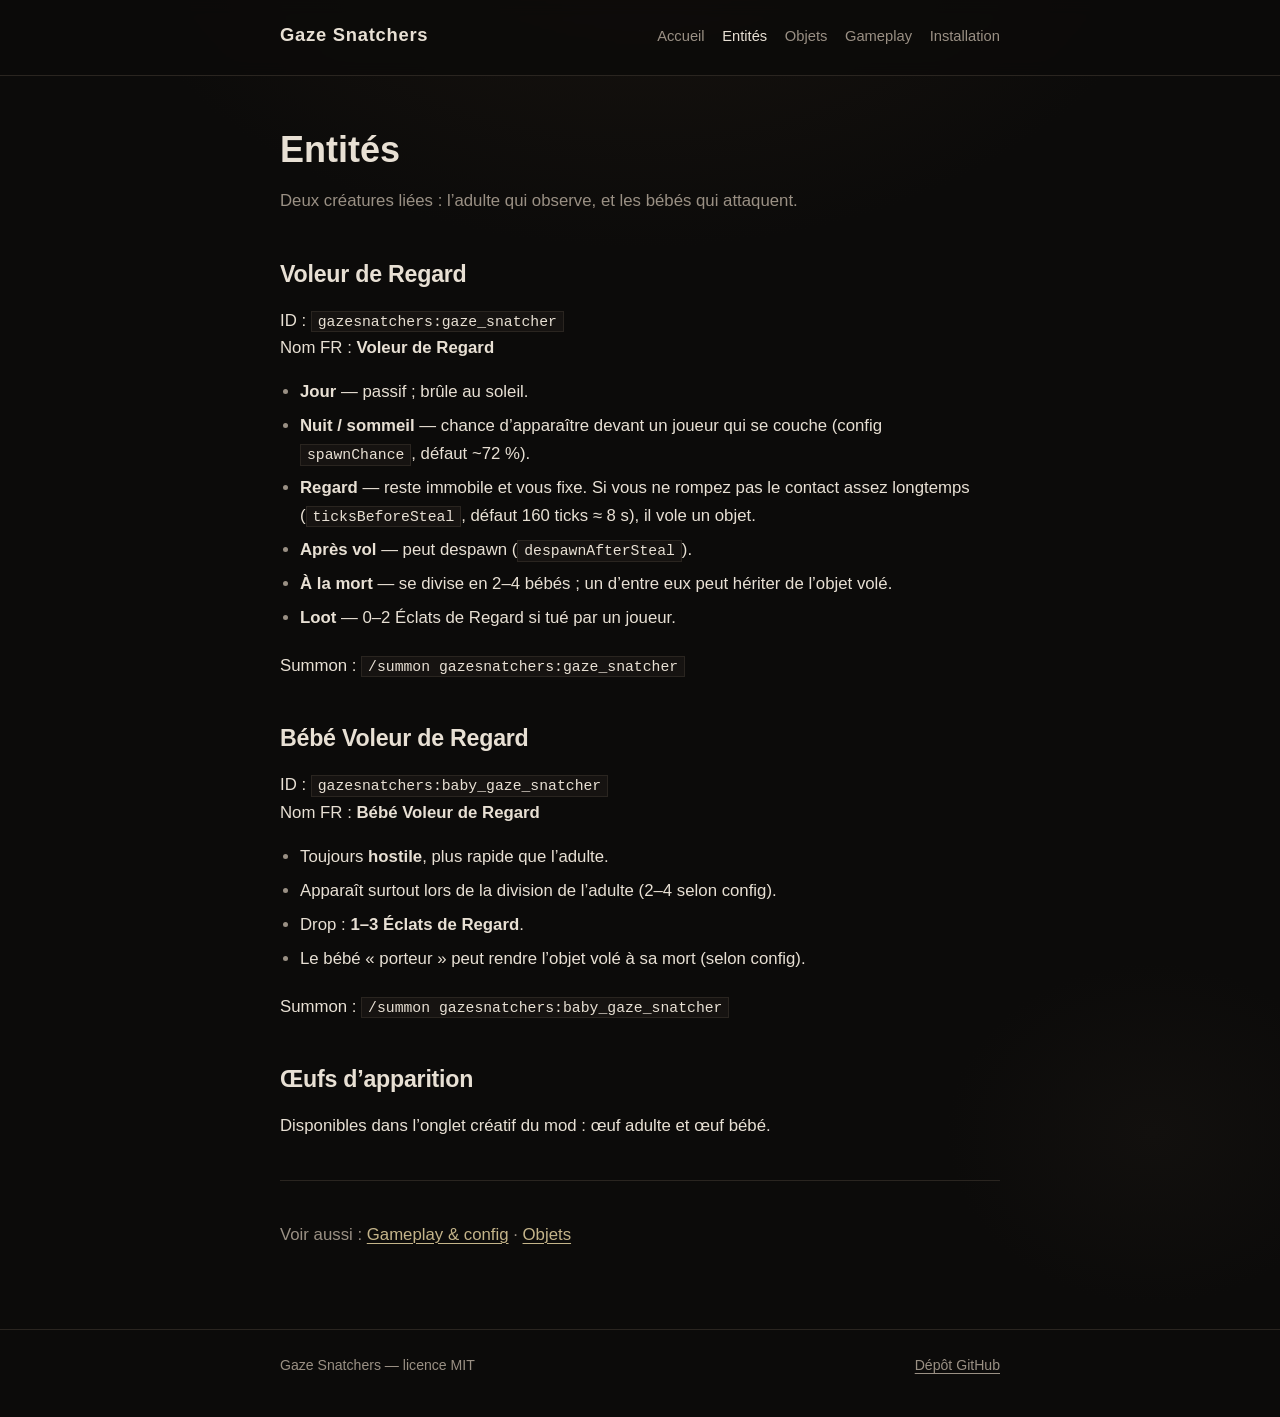
==== wiki/entities.html @ c6703c4c "Deploy wiki via GitHub Actions from wiki/ folder. Co-authored-by: Cursor <cursoragent@cursor.com>" ====
<!DOCTYPE html>
<html lang="fr">
<head>
  <meta charset="utf-8">
  <meta name="viewport" content="width=device-width, initial-scale=1">
  <title>Entités — Gaze Snatchers</title>
  <meta name="description" content="Voleur de Regard et Bébé Voleur de Regard : comportement, spawn et loot.">
  <link rel="stylesheet" href="assets/style.css">
</head>
<body>
  <header class="site-header">
    <div class="wrap">
      <a class="brand" href="index.html">Gaze Snatchers</a>
      <nav>
        <ul class="nav">
          <li><a href="index.html">Accueil</a></li>
          <li><a href="entities.html" aria-current="page">Entités</a></li>
          <li><a href="items.html">Objets</a></li>
          <li><a href="gameplay.html">Gameplay</a></li>
          <li><a href="install.html">Installation</a></li>
        </ul>
      </nav>
    </div>
  </header>

  <main class="wrap" style="padding-top: 2.75rem;">
    <h1 style="font-size: clamp(1.75rem, 4vw, 2.25rem); margin: 0 0 0.5rem;">Entités</h1>
    <p class="muted">Deux créatures liées : l’adulte qui observe, et les bébés qui attaquent.</p>

    <h2>Voleur de Regard</h2>
    <p>
      ID : <code>gazesnatchers:gaze_snatcher</code><br>
      Nom FR : <strong>Voleur de Regard</strong>
    </p>
    <ul>
      <li><strong>Jour</strong> — passif ; brûle au soleil.</li>
      <li><strong>Nuit / sommeil</strong> — chance d’apparaître devant un joueur qui se couche (config <code>spawnChance</code>, défaut ~72&nbsp;%).</li>
      <li><strong>Regard</strong> — reste immobile et vous fixe. Si vous ne rompez pas le contact assez longtemps (<code>ticksBeforeSteal</code>, défaut 160 ticks ≈ 8&nbsp;s), il vole un objet.</li>
      <li><strong>Après vol</strong> — peut despawn (<code>despawnAfterSteal</code>).</li>
      <li><strong>À la mort</strong> — se divise en 2–4 bébés ; un d’entre eux peut hériter de l’objet volé.</li>
      <li><strong>Loot</strong> — 0–2 Éclats de Regard si tué par un joueur.</li>
    </ul>
    <p>Summon : <code>/summon gazesnatchers:gaze_snatcher</code></p>

    <h2>Bébé Voleur de Regard</h2>
    <p>
      ID : <code>gazesnatchers:baby_gaze_snatcher</code><br>
      Nom FR : <strong>Bébé Voleur de Regard</strong>
    </p>
    <ul>
      <li>Toujours <strong>hostile</strong>, plus rapide que l’adulte.</li>
      <li>Apparaît surtout lors de la division de l’adulte (2–4 selon config).</li>
      <li>Drop : <strong>1–3 Éclats de Regard</strong>.</li>
      <li>Le bébé « porteur » peut rendre l’objet volé à sa mort (selon config).</li>
    </ul>
    <p>Summon : <code>/summon gazesnatchers:baby_gaze_snatcher</code></p>

    <h2>Œufs d’apparition</h2>
    <p>
      Disponibles dans l’onglet créatif du mod :
      œuf adulte et œuf bébé.
    </p>

    <hr>
    <p class="muted">Voir aussi : <a href="gameplay.html">Gameplay &amp; config</a> · <a href="items.html">Objets</a></p>
  </main>

  <footer class="site-footer">
    <div class="wrap">
      <span>Gaze Snatchers — licence MIT</span>
      <a href="https://github.com/Jason54jg/Gaze-Snatchers">Dépôt GitHub</a>
    </div>
  </footer>
</body>
</html>
---- wiki/assets/style.css ----
:root {
  --bg: #0c0b0a;
  --bg-elevated: #161311;
  --ink: #e8e0d4;
  --muted: #9a9084;
  --line: #2a2520;
  --accent: #c4b48a;
  --danger: #a85a4a;
  --ok: #7a9a6a;
  --font-display: "Segoe UI", "Helvetica Neue", sans-serif;
  --font-body: "Segoe UI", "Helvetica Neue", sans-serif;
  --max: 720px;
}

*,
*::before,
*::after {
  box-sizing: border-box;
}

html {
  scroll-behavior: smooth;
}

body {
  margin: 0;
  min-height: 100vh;
  font-family: var(--font-body);
  font-size: 1.05rem;
  line-height: 1.65;
  color: var(--ink);
  background:
    radial-gradient(ellipse 80% 50% at 50% -10%, #1a1510 0%, transparent 55%),
    radial-gradient(ellipse 40% 30% at 90% 80%, #12100e 0%, transparent 40%),
    var(--bg);
}

a {
  color: var(--accent);
  text-decoration-thickness: 1px;
  text-underline-offset: 3px;
}

a:hover {
  color: #e8dcb0;
}

.wrap {
  width: min(100% - 2rem, var(--max));
  margin-inline: auto;
}

/* —— Header —— */
.site-header {
  border-bottom: 1px solid var(--line);
  padding: 1.25rem 0;
  background: rgba(12, 11, 10, 0.85);
  backdrop-filter: blur(8px);
  position: sticky;
  top: 0;
  z-index: 10;
}

.site-header .wrap {
  display: flex;
  flex-wrap: wrap;
  align-items: baseline;
  justify-content: space-between;
  gap: 0.75rem 1.5rem;
}

.brand {
  font-family: var(--font-display);
  font-weight: 700;
  font-size: 1.15rem;
  letter-spacing: 0.04em;
  color: var(--ink);
  text-decoration: none;
}

.brand:hover {
  color: var(--accent);
}

.nav {
  display: flex;
  flex-wrap: wrap;
  gap: 0.35rem 1.1rem;
  list-style: none;
  margin: 0;
  padding: 0;
  font-size: 0.92rem;
}

.nav a {
  color: var(--muted);
  text-decoration: none;
}

.nav a:hover,
.nav a[aria-current="page"] {
  color: var(--ink);
}

/* —— Hero —— */
.hero {
  padding: 4rem 0 3rem;
  border-bottom: 1px solid var(--line);
}

.hero h1 {
  margin: 0 0 0.75rem;
  font-family: var(--font-display);
  font-size: clamp(2rem, 5vw, 2.75rem);
  font-weight: 700;
  letter-spacing: -0.02em;
  line-height: 1.15;
}

.hero .lead {
  margin: 0 0 1.75rem;
  color: var(--muted);
  font-size: 1.15rem;
  max-width: 36em;
}

.cta-row {
  display: flex;
  flex-wrap: wrap;
  gap: 0.75rem;
}

.btn {
  display: inline-block;
  padding: 0.65rem 1.15rem;
  border: 1px solid var(--line);
  background: var(--bg-elevated);
  color: var(--ink);
  text-decoration: none;
  font-size: 0.95rem;
  transition: border-color 0.15s, background 0.15s;
}

.btn:hover {
  border-color: var(--accent);
  color: var(--ink);
  background: #1e1a16;
}

.btn-primary {
  background: var(--accent);
  border-color: var(--accent);
  color: #12100c;
  font-weight: 600;
}

.btn-primary:hover {
  background: #e8dcb0;
  border-color: #e8dcb0;
  color: #12100c;
}

/* —— Content —— */
main {
  padding: 2.5rem 0 4rem;
}

h2 {
  margin: 2.5rem 0 0.85rem;
  font-family: var(--font-display);
  font-size: 1.45rem;
  font-weight: 650;
  letter-spacing: -0.01em;
}

h2:first-child {
  margin-top: 0;
}

h3 {
  margin: 1.75rem 0 0.5rem;
  font-size: 1.1rem;
  font-weight: 600;
  color: var(--accent);
}

p {
  margin: 0 0 1rem;
}

.muted {
  color: var(--muted);
}

ul,
ol {
  margin: 0 0 1.25rem;
  padding-left: 1.25rem;
}

li {
  margin-bottom: 0.4rem;
}

li::marker {
  color: var(--muted);
}

hr {
  border: none;
  border-top: 1px solid var(--line);
  margin: 2.5rem 0;
}

/* —— Feature list —— */
.features {
  display: grid;
  gap: 1.25rem;
  margin: 1.5rem 0 2rem;
}

.feature {
  padding: 1.15rem 0;
  border-top: 1px solid var(--line);
}

.feature:last-child {
  border-bottom: 1px solid var(--line);
}

.feature h3 {
  margin: 0 0 0.35rem;
  color: var(--ink);
}

.feature p {
  margin: 0;
  color: var(--muted);
  font-size: 0.98rem;
}

/* —— Tables —— */
.table-wrap {
  overflow-x: auto;
  margin: 1rem 0 1.5rem;
}

table {
  width: 100%;
  border-collapse: collapse;
  font-size: 0.92rem;
}

th,
td {
  text-align: left;
  padding: 0.65rem 0.75rem;
  border-bottom: 1px solid var(--line);
  vertical-align: top;
}

th {
  color: var(--muted);
  font-weight: 600;
  font-size: 0.8rem;
  text-transform: uppercase;
  letter-spacing: 0.05em;
}

code,
kbd {
  font-family: ui-monospace, "Cascadia Code", Consolas, monospace;
  font-size: 0.88em;
  background: var(--bg-elevated);
  padding: 0.12em 0.4em;
  border: 1px solid var(--line);
}

pre {
  margin: 1rem 0 1.5rem;
  padding: 1rem 1.1rem;
  overflow-x: auto;
  background: var(--bg-elevated);
  border: 1px solid var(--line);
  font-size: 0.88rem;
  line-height: 1.5;
}

pre code {
  background: none;
  border: none;
  padding: 0;
}

/* —— Craft —— */
.craft {
  display: grid;
  grid-template-columns: auto 1fr;
  gap: 1rem 1.5rem;
  align-items: start;
  margin: 1rem 0 1.75rem;
  padding: 1.15rem;
  background: var(--bg-elevated);
  border: 1px solid var(--line);
}

.craft-grid {
  display: grid;
  grid-template-columns: repeat(3, 2.4rem);
  grid-template-rows: repeat(3, 2.4rem);
  gap: 3px;
}

.slot {
  display: flex;
  align-items: center;
  justify-content: center;
  background: #0a0908;
  border: 1px solid #3a342c;
  font-size: 0.65rem;
  color: var(--muted);
  text-align: center;
  line-height: 1.1;
  padding: 2px;
}

.slot.filled {
  color: var(--accent);
  border-color: #5a5040;
}

.craft-meta h3 {
  margin: 0 0 0.4rem;
}

.craft-meta p {
  margin: 0;
  font-size: 0.92rem;
  color: var(--muted);
}

.tag {
  display: inline-block;
  margin-top: 0.5rem;
  font-size: 0.75rem;
  color: var(--muted);
  border: 1px solid var(--line);
  padding: 0.15rem 0.45rem;
}

/* —— Footer —— */
.site-footer {
  border-top: 1px solid var(--line);
  padding: 1.5rem 0 2.5rem;
  color: var(--muted);
  font-size: 0.88rem;
}

.site-footer .wrap {
  display: flex;
  flex-wrap: wrap;
  justify-content: space-between;
  gap: 0.75rem;
}

.site-footer a {
  color: var(--muted);
}

.site-footer a:hover {
  color: var(--accent);
}

@media (max-width: 520px) {
  .craft {
    grid-template-columns: 1fr;
  }
}
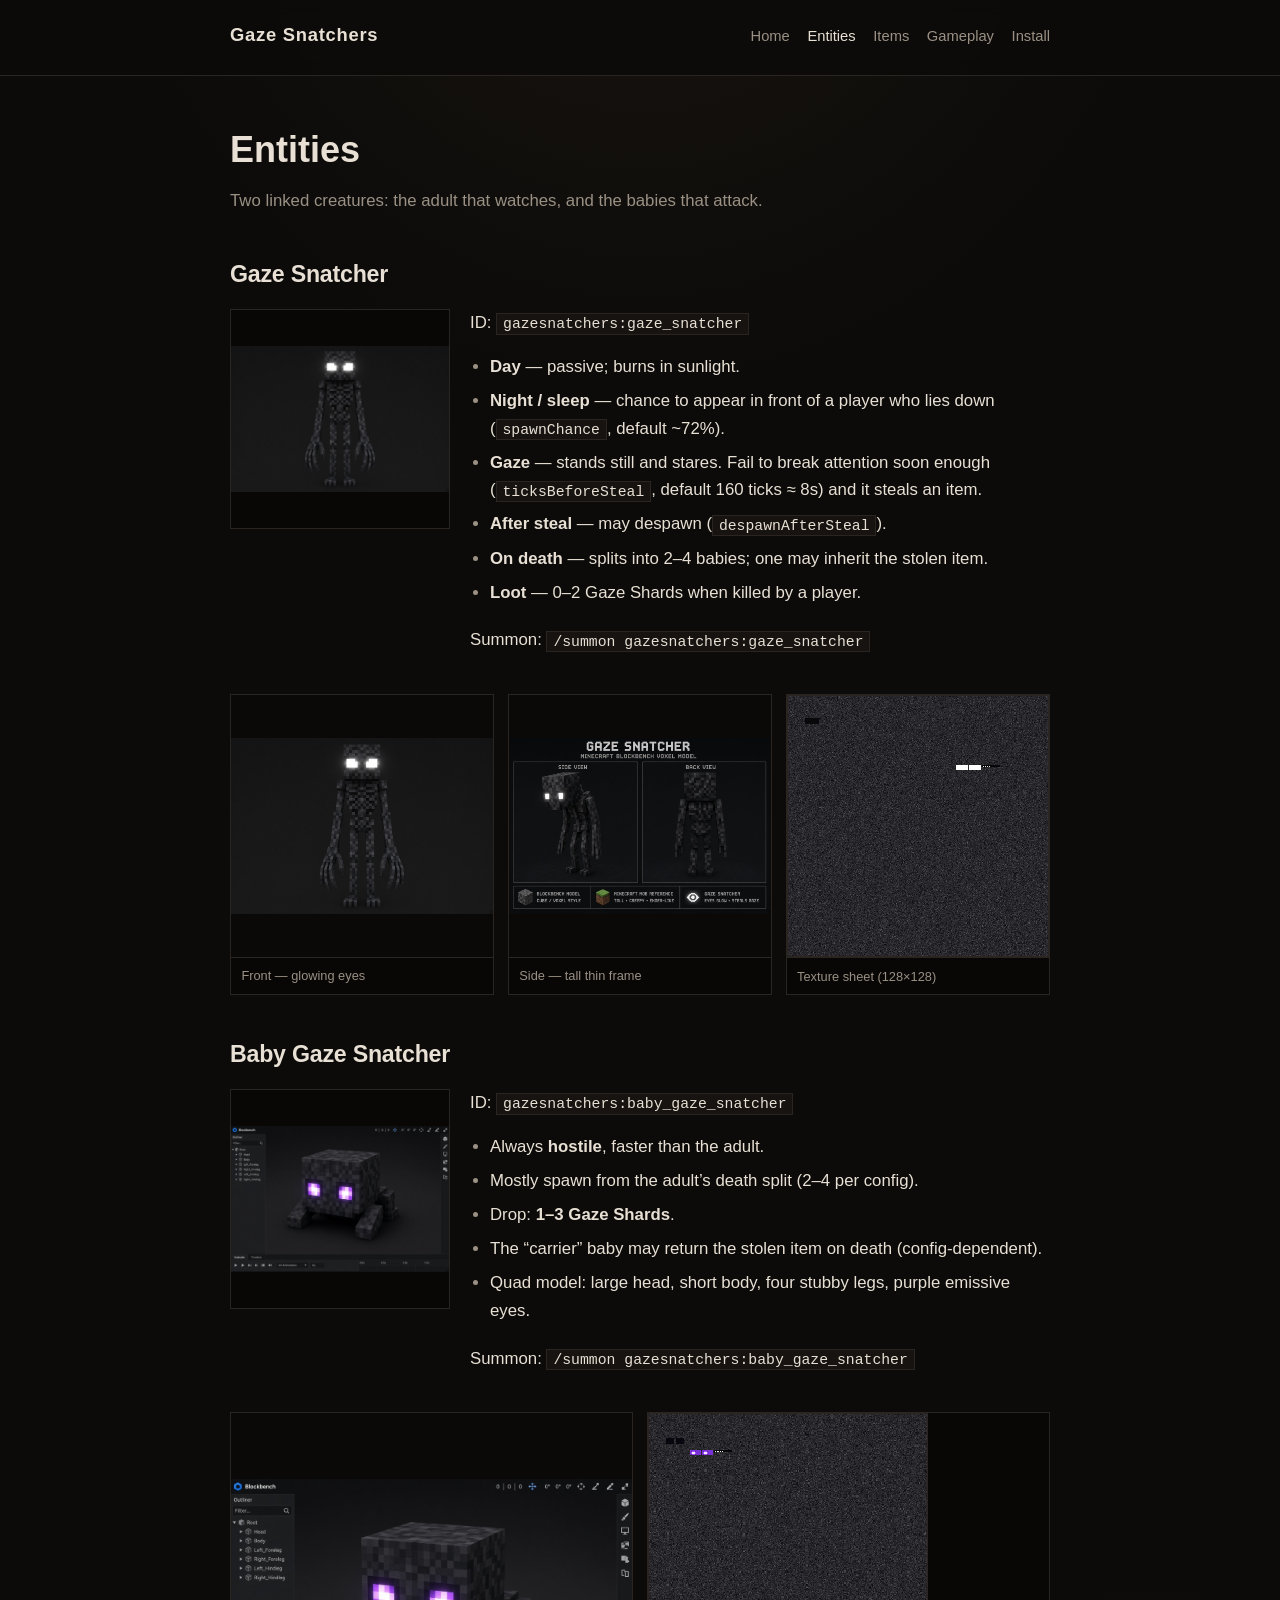
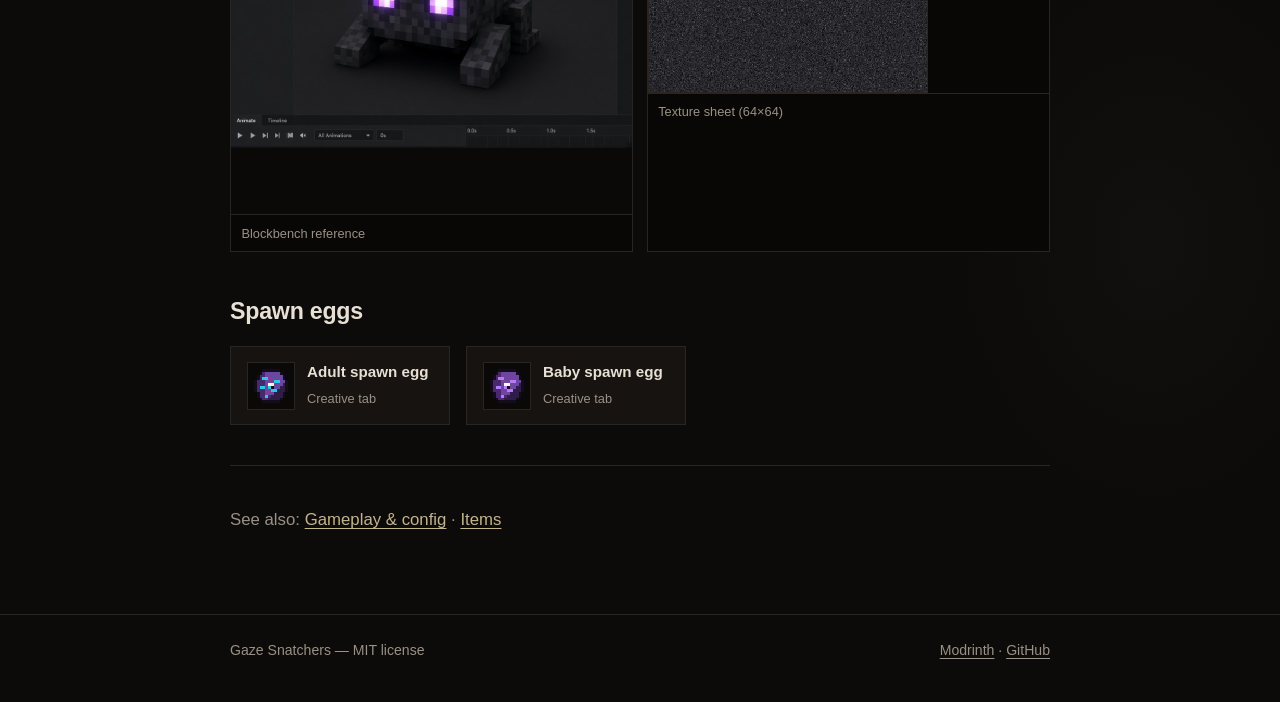
==== commit 1fc2c5b5: "feat: update GeckoLib integration and enhance entity animations - Added support for GeckoLib in buil" ====
--- a/wiki/entities.html
+++ b/wiki/entities.html
@@ -1,10 +1,11 @@
 <!DOCTYPE html>
-<html lang="fr">
+<html lang="en">
 <head>
   <meta charset="utf-8">
   <meta name="viewport" content="width=device-width, initial-scale=1">
-  <title>Entités — Gaze Snatchers</title>
-  <meta name="description" content="Voleur de Regard et Bébé Voleur de Regard : comportement, spawn et loot.">
+  <title>Entities — Gaze Snatchers</title>
+  <meta name="description" content="Gaze Snatcher and Baby Gaze Snatcher: models, behavior, spawn, and loot.">
+  <link rel="icon" href="assets/icon.png" type="image/png">
   <link rel="stylesheet" href="assets/style.css">
 </head>
 <body>
@@ -13,62 +14,113 @@
       <a class="brand" href="index.html">Gaze Snatchers</a>
       <nav>
         <ul class="nav">
-          <li><a href="index.html">Accueil</a></li>
-          <li><a href="entities.html" aria-current="page">Entités</a></li>
-          <li><a href="items.html">Objets</a></li>
+          <li><a href="index.html">Home</a></li>
+          <li><a href="entities.html" aria-current="page">Entities</a></li>
+          <li><a href="items.html">Items</a></li>
           <li><a href="gameplay.html">Gameplay</a></li>
-          <li><a href="install.html">Installation</a></li>
+          <li><a href="install.html">Install</a></li>
         </ul>
       </nav>
     </div>
   </header>
 
   <main class="wrap" style="padding-top: 2.75rem;">
-    <h1 style="font-size: clamp(1.75rem, 4vw, 2.25rem); margin: 0 0 0.5rem;">Entités</h1>
-    <p class="muted">Deux créatures liées : l’adulte qui observe, et les bébés qui attaquent.</p>
+    <h1 style="font-size: clamp(1.75rem, 4vw, 2.25rem); margin: 0 0 0.5rem;">Entities</h1>
+    <p class="muted">Two linked creatures: the adult that watches, and the babies that attack.</p>
 
-    <h2>Voleur de Regard</h2>
-    <p>
-      ID : <code>gazesnatchers:gaze_snatcher</code><br>
-      Nom FR : <strong>Voleur de Regard</strong>
-    </p>
-    <ul>
-      <li><strong>Jour</strong> — passif ; brûle au soleil.</li>
-      <li><strong>Nuit / sommeil</strong> — chance d’apparaître devant un joueur qui se couche (config <code>spawnChance</code>, défaut ~72&nbsp;%).</li>
-      <li><strong>Regard</strong> — reste immobile et vous fixe. Si vous ne rompez pas le contact assez longtemps (<code>ticksBeforeSteal</code>, défaut 160 ticks ≈ 8&nbsp;s), il vole un objet.</li>
-      <li><strong>Après vol</strong> — peut despawn (<code>despawnAfterSteal</code>).</li>
-      <li><strong>À la mort</strong> — se divise en 2–4 bébés ; un d’entre eux peut hériter de l’objet volé.</li>
-      <li><strong>Loot</strong> — 0–2 Éclats de Regard si tué par un joueur.</li>
-    </ul>
-    <p>Summon : <code>/summon gazesnatchers:gaze_snatcher</code></p>
+    <h2>Gaze Snatcher</h2>
+    <div class="entity-head">
+      <figure class="entity-portrait">
+        <img src="assets/models/gaze_snatcher_ref_front.jpg" alt="Gaze Snatcher front render">
+      </figure>
+      <div>
+        <p>
+          ID: <code>gazesnatchers:gaze_snatcher</code>
+        </p>
+        <ul>
+          <li><strong>Day</strong> — passive; burns in sunlight.</li>
+          <li><strong>Night / sleep</strong> — chance to appear in front of a player who lies down (<code>spawnChance</code>, default ~72%).</li>
+          <li><strong>Gaze</strong> — stands still and stares. Fail to break attention soon enough (<code>ticksBeforeSteal</code>, default 160 ticks ≈ 8s) and it steals an item.</li>
+          <li><strong>After steal</strong> — may despawn (<code>despawnAfterSteal</code>).</li>
+          <li><strong>On death</strong> — splits into 2–4 babies; one may inherit the stolen item.</li>
+          <li><strong>Loot</strong> — 0–2 Gaze Shards when killed by a player.</li>
+        </ul>
+        <p>Summon: <code>/summon gazesnatchers:gaze_snatcher</code></p>
+      </div>
+    </div>
 
-    <h2>Bébé Voleur de Regard</h2>
-    <p>
-      ID : <code>gazesnatchers:baby_gaze_snatcher</code><br>
-      Nom FR : <strong>Bébé Voleur de Regard</strong>
-    </p>
-    <ul>
-      <li>Toujours <strong>hostile</strong>, plus rapide que l’adulte.</li>
-      <li>Apparaît surtout lors de la division de l’adulte (2–4 selon config).</li>
-      <li>Drop : <strong>1–3 Éclats de Regard</strong>.</li>
-      <li>Le bébé « porteur » peut rendre l’objet volé à sa mort (selon config).</li>
-    </ul>
-    <p>Summon : <code>/summon gazesnatchers:baby_gaze_snatcher</code></p>
+    <div class="gallery">
+      <figure>
+        <img src="assets/models/gaze_snatcher_ref_front.jpg" alt="Adult front view">
+        <figcaption>Front — glowing eyes</figcaption>
+      </figure>
+      <figure>
+        <img src="assets/models/gaze_snatcher_ref_side.jpg" alt="Adult side view">
+        <figcaption>Side — tall thin frame</figcaption>
+      </figure>
+      <figure>
+        <img class="skin-sheet" src="assets/models/gaze_snatcher_skin.png" alt="Adult texture sheet" style="aspect-ratio: auto; width: 100%;">
+        <figcaption>Texture sheet (128×128)</figcaption>
+      </figure>
+    </div>
 
-    <h2>Œufs d’apparition</h2>
-    <p>
-      Disponibles dans l’onglet créatif du mod :
-      œuf adulte et œuf bébé.
-    </p>
+    <h2>Baby Gaze Snatcher</h2>
+    <div class="entity-head">
+      <figure class="entity-portrait">
+        <img src="assets/models/baby_gaze_snatcher_ref_blockbench.jpg" alt="Baby Gaze Snatcher Blockbench model">
+      </figure>
+      <div>
+        <p>
+          ID: <code>gazesnatchers:baby_gaze_snatcher</code>
+        </p>
+        <ul>
+          <li>Always <strong>hostile</strong>, faster than the adult.</li>
+          <li>Mostly spawn from the adult’s death split (2–4 per config).</li>
+          <li>Drop: <strong>1–3 Gaze Shards</strong>.</li>
+          <li>The “carrier” baby may return the stolen item on death (config-dependent).</li>
+          <li>Quad model: large head, short body, four stubby legs, purple emissive eyes.</li>
+        </ul>
+        <p>Summon: <code>/summon gazesnatchers:baby_gaze_snatcher</code></p>
+      </div>
+    </div>
+
+    <div class="gallery">
+      <figure>
+        <img src="assets/models/baby_gaze_snatcher_ref_blockbench.jpg" alt="Baby model reference">
+        <figcaption>Blockbench reference</figcaption>
+      </figure>
+      <figure>
+        <img class="skin-sheet" src="assets/models/baby_gaze_snatcher_skin.png" alt="Baby texture sheet" style="aspect-ratio: auto; width: 100%;">
+        <figcaption>Texture sheet (64×64)</figcaption>
+      </figure>
+    </div>
+
+    <h2>Spawn eggs</h2>
+    <div class="item-row">
+      <div class="item-card">
+        <img src="assets/items/gaze_snatcher_spawn_egg.png" alt="">
+        <div>
+          <strong>Adult spawn egg</strong>
+          <span>Creative tab</span>
+        </div>
+      </div>
+      <div class="item-card">
+        <img src="assets/items/baby_gaze_snatcher_spawn_egg.png" alt="">
+        <div>
+          <strong>Baby spawn egg</strong>
+          <span>Creative tab</span>
+        </div>
+      </div>
+    </div>
 
     <hr>
-    <p class="muted">Voir aussi : <a href="gameplay.html">Gameplay &amp; config</a> · <a href="items.html">Objets</a></p>
+    <p class="muted">See also: <a href="gameplay.html">Gameplay &amp; config</a> · <a href="items.html">Items</a></p>
   </main>
 
   <footer class="site-footer">
     <div class="wrap">
-      <span>Gaze Snatchers — licence MIT</span>
-      <a href="https://github.com/Jason54jg/Gaze-Snatchers">Dépôt GitHub</a>
+      <span>Gaze Snatchers — MIT license</span>
+      <span><a href="https://modrinth.com/project/gaze-snatcher">Modrinth</a> · <a href="https://github.com/Jason54jg/Gaze-Snatchers">GitHub</a></span>
     </div>
   </footer>
 </body>
--- a/wiki/assets/style.css
+++ b/wiki/assets/style.css
@@ -9,7 +9,7 @@
   --ok: #7a9a6a;
   --font-display: "Segoe UI", "Helvetica Neue", sans-serif;
   --font-body: "Segoe UI", "Helvetica Neue", sans-serif;
-  --max: 720px;
+  --max: 820px;
 }
 
 *,
@@ -292,12 +292,124 @@
   padding: 0;
 }
 
+/* —— Models / galleries —— */
+.gallery {
+  display: grid;
+  grid-template-columns: repeat(auto-fit, minmax(200px, 1fr));
+  gap: 0.85rem;
+  margin: 1rem 0 1.5rem;
+}
+
+.gallery figure {
+  margin: 0;
+  background: #080706;
+  border: 1px solid var(--line);
+  overflow: hidden;
+}
+
+.gallery img {
+  display: block;
+  width: 100%;
+  height: auto;
+  aspect-ratio: 1;
+  object-fit: contain;
+  background: #0a0908;
+}
+
+.gallery figcaption {
+  padding: 0.45rem 0.65rem;
+  font-size: 0.8rem;
+  color: var(--muted);
+  border-top: 1px solid var(--line);
+}
+
+.entity-head {
+  display: grid;
+  grid-template-columns: minmax(140px, 220px) 1fr;
+  gap: 1.25rem;
+  align-items: start;
+  margin: 1rem 0 1.5rem;
+}
+
+.entity-portrait {
+  margin: 0;
+  background: #080706;
+  border: 1px solid var(--line);
+}
+
+.entity-portrait img {
+  display: block;
+  width: 100%;
+  height: auto;
+  aspect-ratio: 1;
+  object-fit: contain;
+}
+
+.skin-sheet {
+  max-width: 280px;
+  border: 1px solid var(--line);
+  background: #080706;
+  image-rendering: pixelated;
+}
+
+.item-row {
+  display: flex;
+  flex-wrap: wrap;
+  gap: 1rem;
+  margin: 1rem 0 1.5rem;
+}
+
+.item-card {
+  display: flex;
+  align-items: center;
+  gap: 0.75rem;
+  padding: 0.75rem 1rem;
+  background: var(--bg-elevated);
+  border: 1px solid var(--line);
+  min-width: min(100%, 220px);
+}
+
+.item-card img,
+.item-icon {
+  width: 48px;
+  height: 48px;
+  image-rendering: pixelated;
+  flex-shrink: 0;
+  background: #0a0908;
+  border: 1px solid var(--line);
+}
+
+.item-card strong {
+  display: block;
+  font-size: 0.95rem;
+}
+
+.item-card span {
+  font-size: 0.8rem;
+  color: var(--muted);
+}
+
+.hero-visual {
+  margin: 0 0 1.75rem;
+  border: 1px solid var(--line);
+  background: #080706;
+  overflow: hidden;
+}
+
+.hero-visual img {
+  display: block;
+  width: 100%;
+  max-height: 320px;
+  object-fit: contain;
+  object-position: center;
+}
+
 /* —— Craft —— */
 .craft {
   display: grid;
-  grid-template-columns: auto 1fr;
-  gap: 1rem 1.5rem;
-  align-items: start;
+  grid-template-columns: auto auto 1fr;
+  gap: 0.85rem 1.1rem;
+  align-items: center;
   margin: 1rem 0 1.75rem;
   padding: 1.15rem;
   background: var(--bg-elevated);
@@ -306,9 +418,36 @@
 
 .craft-grid {
   display: grid;
-  grid-template-columns: repeat(3, 2.4rem);
-  grid-template-rows: repeat(3, 2.4rem);
+  grid-template-columns: repeat(3, 2.75rem);
+  grid-template-rows: repeat(3, 2.75rem);
   gap: 3px;
+  background: #1a1612;
+  padding: 4px;
+  border: 2px solid #3a342c;
+}
+
+.craft-arrow {
+  color: var(--muted);
+  font-size: 1.4rem;
+  user-select: none;
+}
+
+.craft-result {
+  width: 3.25rem;
+  height: 3.25rem;
+  display: flex;
+  align-items: center;
+  justify-content: center;
+  background: #0a0908;
+  border: 2px solid #5a5040;
+}
+
+.craft-result img,
+.slot img {
+  width: 32px;
+  height: 32px;
+  image-rendering: pixelated;
+  display: block;
 }
 
 .slot {
@@ -325,8 +464,48 @@
 }
 
 .slot.filled {
-  color: var(--accent);
   border-color: #5a5040;
+}
+
+.craft-shapeless {
+  display: flex;
+  flex-wrap: wrap;
+  align-items: center;
+  gap: 0.5rem;
+}
+
+.craft-shapeless .plus,
+.craft-shapeless .eq {
+  color: var(--muted);
+  font-size: 1.1rem;
+}
+
+.ing {
+  display: flex;
+  flex-direction: column;
+  align-items: center;
+  gap: 0.25rem;
+  min-width: 3.5rem;
+}
+
+.ing img {
+  width: 32px;
+  height: 32px;
+  image-rendering: pixelated;
+  background: #0a0908;
+  border: 1px solid #3a342c;
+  padding: 4px;
+  box-sizing: content-box;
+}
+
+.ing span {
+  font-size: 0.7rem;
+  color: var(--muted);
+  text-align: center;
+}
+
+.craft-meta {
+  grid-column: 1 / -1;
 }
 
 .craft-meta h3 {
@@ -348,6 +527,20 @@
   padding: 0.15rem 0.45rem;
 }
 
+@media (max-width: 640px) {
+  .entity-head {
+    grid-template-columns: 1fr;
+  }
+
+  .craft {
+    grid-template-columns: auto auto;
+  }
+
+  .craft-meta {
+    grid-column: 1 / -1;
+  }
+}
+
 /* —— Footer —— */
 .site-footer {
   border-top: 1px solid var(--line);
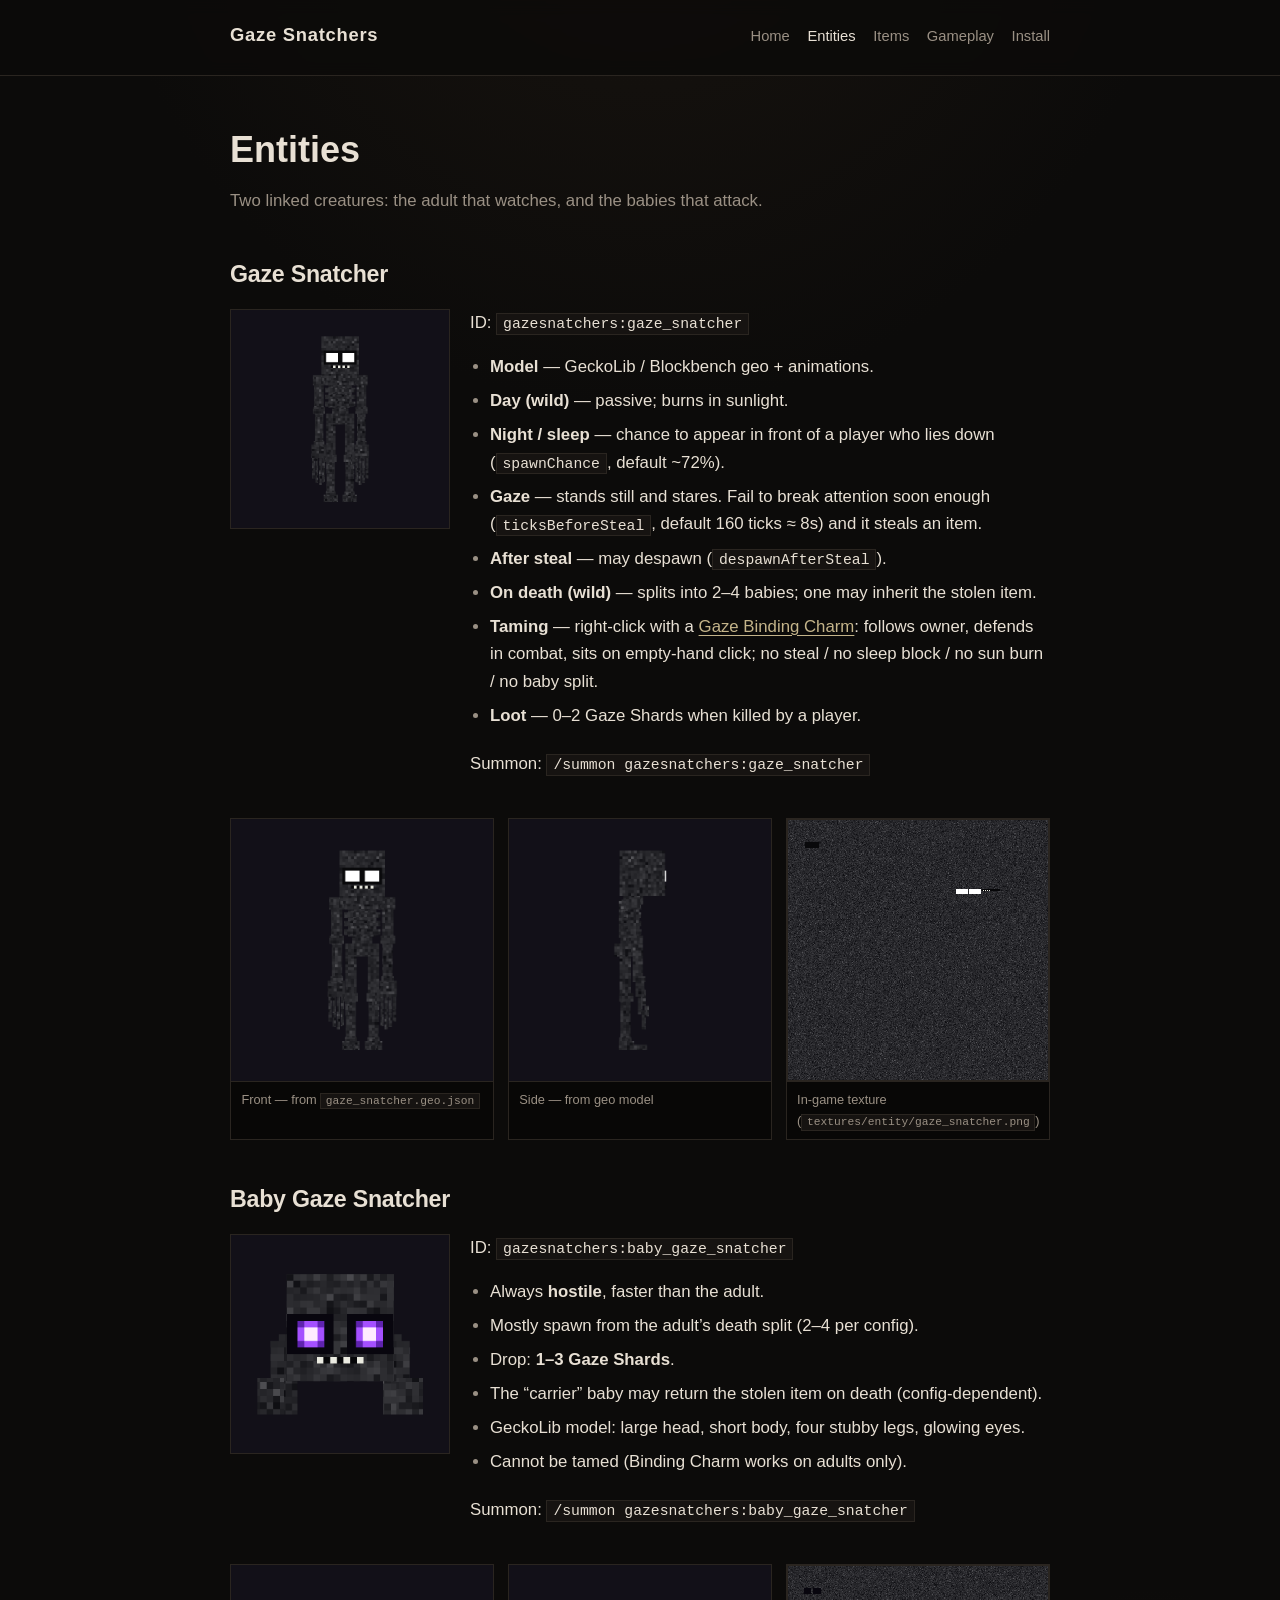
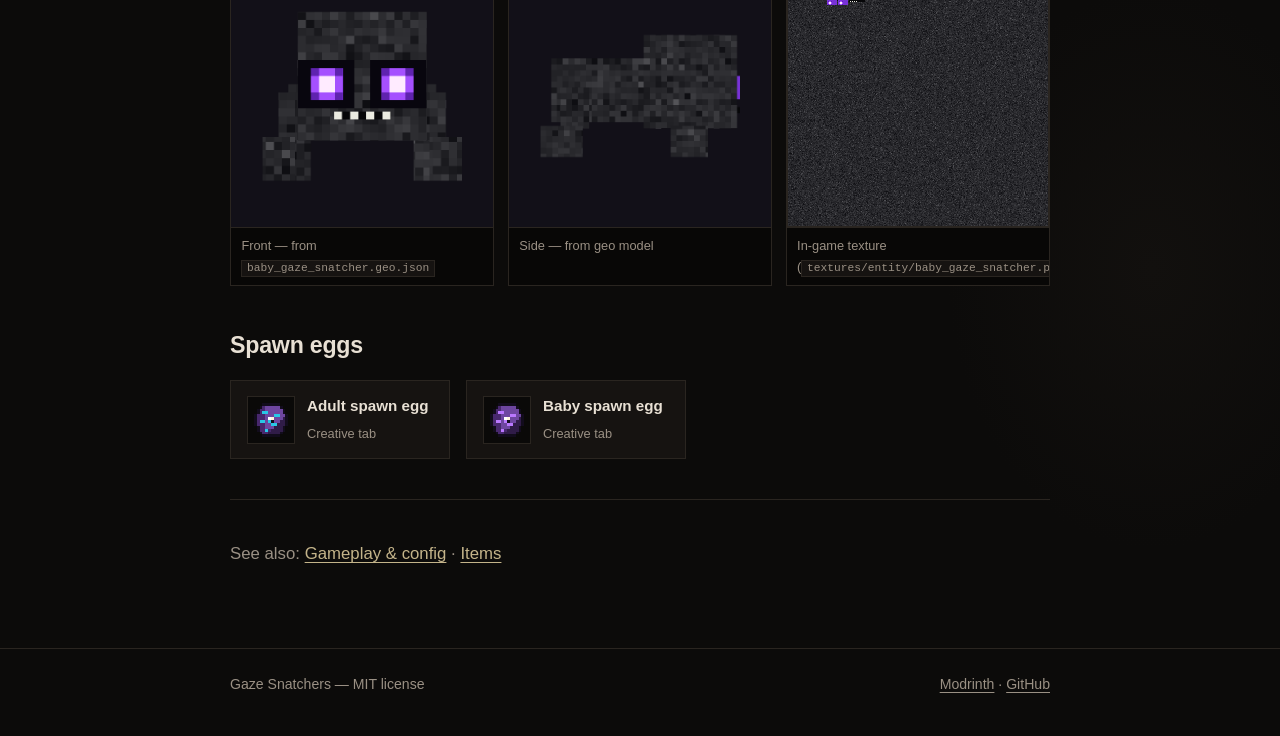
==== commit a9a8abbc: "feat: introduce Gaze Binding Charm and enhance Gaze Snatcher mechanics - Added Gaze Binding Charm, a" ====
--- a/wiki/entities.html
+++ b/wiki/entities.html
@@ -4,7 +4,7 @@
   <meta charset="utf-8">
   <meta name="viewport" content="width=device-width, initial-scale=1">
   <title>Entities — Gaze Snatchers</title>
-  <meta name="description" content="Gaze Snatcher and Baby Gaze Snatcher: models, behavior, spawn, and loot.">
+  <meta name="description" content="Gaze Snatcher and Baby Gaze Snatcher: GeckoLib models, wild behavior, taming, spawn, and loot.">
   <link rel="icon" href="assets/icon.png" type="image/png">
   <link rel="stylesheet" href="assets/style.css">
 </head>
@@ -31,18 +31,20 @@
     <h2>Gaze Snatcher</h2>
     <div class="entity-head">
       <figure class="entity-portrait">
-        <img src="assets/models/gaze_snatcher_ref_front.jpg" alt="Gaze Snatcher front render">
+        <img src="assets/models/gaze_snatcher_ref_front.png" alt="Gaze Snatcher front render from GeckoLib model">
       </figure>
       <div>
         <p>
           ID: <code>gazesnatchers:gaze_snatcher</code>
         </p>
         <ul>
-          <li><strong>Day</strong> — passive; burns in sunlight.</li>
+          <li><strong>Model</strong> — GeckoLib / Blockbench geo + animations.</li>
+          <li><strong>Day (wild)</strong> — passive; burns in sunlight.</li>
           <li><strong>Night / sleep</strong> — chance to appear in front of a player who lies down (<code>spawnChance</code>, default ~72%).</li>
           <li><strong>Gaze</strong> — stands still and stares. Fail to break attention soon enough (<code>ticksBeforeSteal</code>, default 160 ticks ≈ 8s) and it steals an item.</li>
           <li><strong>After steal</strong> — may despawn (<code>despawnAfterSteal</code>).</li>
-          <li><strong>On death</strong> — splits into 2–4 babies; one may inherit the stolen item.</li>
+          <li><strong>On death (wild)</strong> — splits into 2–4 babies; one may inherit the stolen item.</li>
+          <li><strong>Taming</strong> — right-click with a <a href="items.html">Gaze Binding Charm</a>: follows owner, defends in combat, sits on empty-hand click; no steal / no sleep block / no sun burn / no baby split.</li>
           <li><strong>Loot</strong> — 0–2 Gaze Shards when killed by a player.</li>
         </ul>
         <p>Summon: <code>/summon gazesnatchers:gaze_snatcher</code></p>
@@ -51,23 +53,23 @@
 
     <div class="gallery">
       <figure>
-        <img src="assets/models/gaze_snatcher_ref_front.jpg" alt="Adult front view">
-        <figcaption>Front — glowing eyes</figcaption>
+        <img src="assets/models/gaze_snatcher_ref_front.png" alt="Adult front view">
+        <figcaption>Front — from <code>gaze_snatcher.geo.json</code></figcaption>
       </figure>
       <figure>
-        <img src="assets/models/gaze_snatcher_ref_side.jpg" alt="Adult side view">
-        <figcaption>Side — tall thin frame</figcaption>
+        <img src="assets/models/gaze_snatcher_ref_side.png" alt="Adult side view">
+        <figcaption>Side — from geo model</figcaption>
       </figure>
       <figure>
         <img class="skin-sheet" src="assets/models/gaze_snatcher_skin.png" alt="Adult texture sheet" style="aspect-ratio: auto; width: 100%;">
-        <figcaption>Texture sheet (128×128)</figcaption>
+        <figcaption>In-game texture (<code>textures/entity/gaze_snatcher.png</code>)</figcaption>
       </figure>
     </div>
 
     <h2>Baby Gaze Snatcher</h2>
     <div class="entity-head">
       <figure class="entity-portrait">
-        <img src="assets/models/baby_gaze_snatcher_ref_blockbench.jpg" alt="Baby Gaze Snatcher Blockbench model">
+        <img src="assets/models/baby_gaze_snatcher_ref_front.png" alt="Baby Gaze Snatcher front from GeckoLib model">
       </figure>
       <div>
         <p>
@@ -78,7 +80,8 @@
           <li>Mostly spawn from the adult’s death split (2–4 per config).</li>
           <li>Drop: <strong>1–3 Gaze Shards</strong>.</li>
           <li>The “carrier” baby may return the stolen item on death (config-dependent).</li>
-          <li>Quad model: large head, short body, four stubby legs, purple emissive eyes.</li>
+          <li>GeckoLib model: large head, short body, four stubby legs, glowing eyes.</li>
+          <li>Cannot be tamed (Binding Charm works on adults only).</li>
         </ul>
         <p>Summon: <code>/summon gazesnatchers:baby_gaze_snatcher</code></p>
       </div>
@@ -86,12 +89,16 @@
 
     <div class="gallery">
       <figure>
-        <img src="assets/models/baby_gaze_snatcher_ref_blockbench.jpg" alt="Baby model reference">
-        <figcaption>Blockbench reference</figcaption>
+        <img src="assets/models/baby_gaze_snatcher_ref_front.png" alt="Baby front view">
+        <figcaption>Front — from <code>baby_gaze_snatcher.geo.json</code></figcaption>
+      </figure>
+      <figure>
+        <img src="assets/models/baby_gaze_snatcher_ref_side.png" alt="Baby side view">
+        <figcaption>Side — from geo model</figcaption>
       </figure>
       <figure>
         <img class="skin-sheet" src="assets/models/baby_gaze_snatcher_skin.png" alt="Baby texture sheet" style="aspect-ratio: auto; width: 100%;">
-        <figcaption>Texture sheet (64×64)</figcaption>
+        <figcaption>In-game texture (<code>textures/entity/baby_gaze_snatcher.png</code>)</figcaption>
       </figure>
     </div>
 
